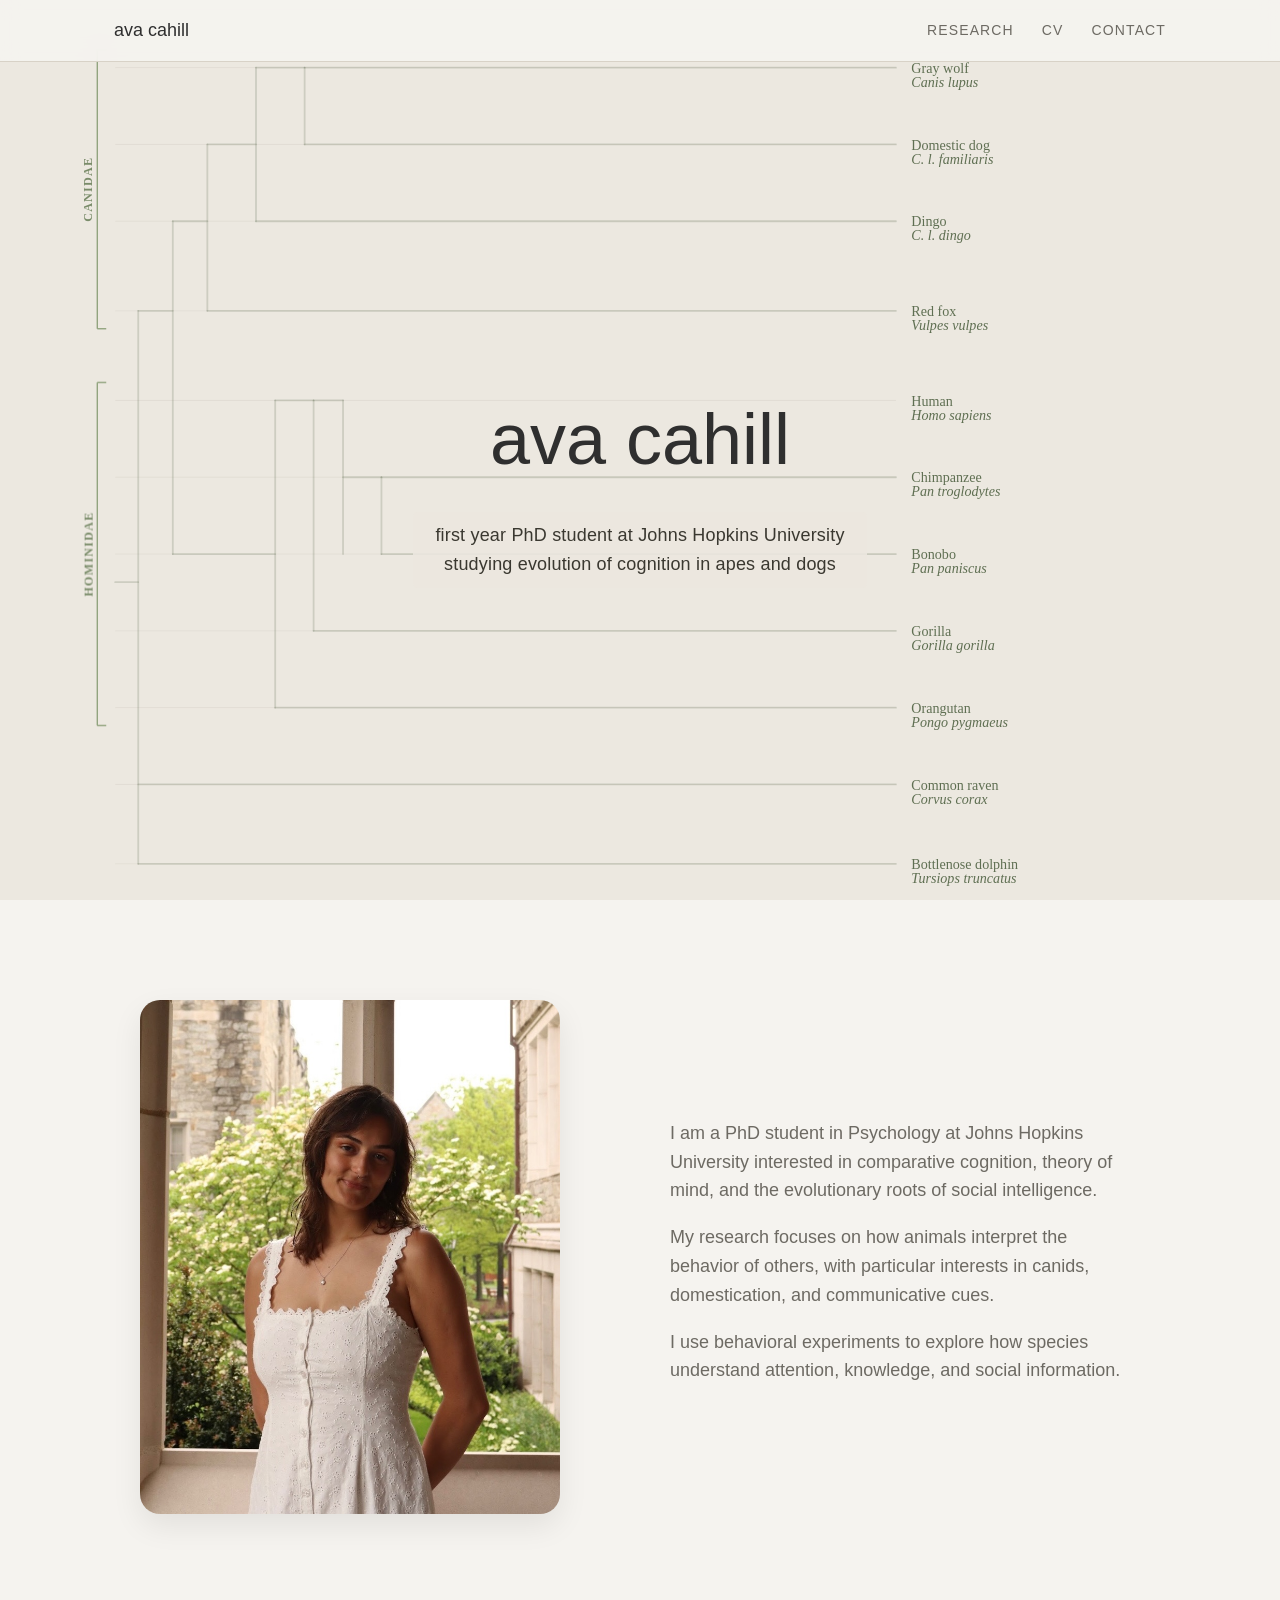
==== index.html @ 806bd838 "Modify polyline points for chimp and bonobo Updated polyline points for chimp and bonobo sections." ====
<!DOCTYPE html>
<html lang="en">
<head>
<meta charset="UTF-8">
<meta name="viewport" content="width=device-width, initial-scale=1.0">
<title>ava cahill</title>
<link rel="icon" type="image/png" href="favicon.png">

<style>
*,
*::before,
*::after{
  box-sizing:border-box;
  margin:0;
  padding:0;
}

html{
  scroll-behavior:smooth;
}

:root{
  --bg:#f5f3ef;
  --bg2:#ece8e0;
  --border:#d8d2c7;
  --text:#2f2f2f;
  --muted:#6d6a63;
  --accent:#5f6f52;
}

body{
  font-family:"Helvetica Neue", Helvetica, Arial, sans-serif;
  font-weight:300;
  background:var(--bg);
  color:var(--text);
  line-height:1.6;
}

/* NAV */
.navbar{
  position:fixed;
  top:0;
  width:100%;
  background:rgba(245,243,239,0.92);
  backdrop-filter:blur(10px);
  border-bottom:1px solid var(--border);
  z-index:1000;
}

.nav-container{
  max-width:1100px;
  margin:auto;
  padding:16px 24px;
  display:flex;
  justify-content:space-between;
  align-items:center;
}

.logo{
  text-decoration:none;
  color:var(--text);
  font-size:18px;
}

nav{
  display:flex;
  gap:28px;
}

nav a{
  text-decoration:none;
  color:var(--muted);
  font-size:14px;
  text-transform:uppercase;
  letter-spacing:.08em;
}

nav a:hover{
  color:var(--accent);
}

/* HERO */
.hero{
  position:relative;
  min-height:100vh;
  display:flex;
  align-items:center;
  justify-content:center;
  text-align:center;
  background:var(--bg2);
  overflow:hidden;
  padding-top:130px;
  padding-bottom:60px;
}

.hero-content{
  position:relative;
  z-index:2;
  max-width:800px;
  padding:0 24px;
}

.hero h1{
  font-size:72px;
  font-weight:500;
  margin-bottom:15px;
}

/* Subtitle: darker text + pill background for legibility */
.subtitle{
  display:inline-block;
  font-size:18px;
  color:#3a3830;
  background:rgba(236,232,224,0.88);
  backdrop-filter:none;
  -webkit-backdrop-filter:none;
  padding:9px 22px;
  border-radius:4px;
  letter-spacing:0.01em;
}

/* PHYLO SVG */
.phylo-bg{
  position:absolute;
  top:-45px;
  left:0;
  width:100%;
  height:calc(100%+45px);
  z-index:1;
  pointer-events:none;
}

/* ABOUT */
.about{
  padding:100px 24px;
}

.about-container{
  max-width:1000px;
  margin:auto;
  display:grid;
  grid-template-columns:1fr 1fr;
  gap:60px;
  align-items:center;
}

.about-text p{
  font-size:18px;
  color:var(--muted);
  margin-bottom:18px;
}

.about-image img{
  width:100%;
  max-width:420px;
  border-radius:20px;
  box-shadow:0 12px 30px rgba(0,0,0,0.08);
}

/* MOBILE */
@media (max-width:820px){
  .hero h1{font-size:46px;}
  .about-container{
    grid-template-columns:1fr;
    text-align:center;
  }
  .about-image img{
    margin:auto;
  }
}
</style>
</head>

<body>

<header class="navbar">
  <div class="nav-container">
    <a href="index.html" class="logo">ava cahill</a>
    <nav>
      <a href="research.html">research</a>
      <a href="cv.html">cv</a>
      <a href="contact.html">contact</a>
    </nav>
  </div>
</header>

<!-- HERO -->
<section class="hero">

  <svg class="phylo-bg" viewBox="0 0 1000 800" preserveAspectRatio="xMidYMid slice" xmlns="http://www.w3.org/2000/svg">
    <defs>

      <!-- Motion paths: each traces the full route from root to tip -->
      <path id="path-wolf"      d="M90,490 L108,490 L108,278 L135,278 L135,208 L162,208 L162,148 L200,148 L200,88 L238,88 L700,88"/>
      <path id="path-dog"       d="M90,490 L108,490 L108,278 L135,278 L135,208 L162,208 L162,148 L200,148 L200,88 L238,88 L238,148 L700,148"/>
      <path id="path-dingo"     d="M90,490 L108,490 L108,278 L135,278 L135,208 L162,208 L162,148 L200,148 L200,208 L700,208"/>
      <path id="path-fox"       d="M90,490 L108,490 L108,278 L135,278 L135,208 L162,208 L162,278 L700,278"/>
      <path id="path-human"     d="M90,490 L108,490 L108,278 L135,278 L135,468 L215,468 L215,348 L245,348 L268,348 L700,348"/>
      <path id="path-chimp"     d="M90,490 L108,490 L108,278 L135,278 L135,468 L215,468 L215,348 L245,348 L268,348 L268,408 L298,408 L700,408"/>
      <path id="path-bonobo"    d="M90,490 L108,490 L108,278 L135,278 L135,468 L215,468 L215,348 L245,348 L268,348 L268,468 L298,468 L700,468"/>
      <path id="path-gorilla"   d="M90,490 L108,490 L108,278 L135,278 L135,468 L215,468 L215,348 L245,348 L245,528 L700,528"/>
      <path id="path-orangutan" d="M90,490 L108,490 L108,278 L135,278 L135,468 L215,468 L215,588 L700,588"/>
      <path id="path-raven"     d="M90,490 L108,490 L108,648 L700,648"/>
      <path id="path-dolphin"   d="M90,490 L108,490 L108,710 L700,710"/>

      <style>
        .br{fill:none;stroke:#5f6f52;stroke-linecap:round;stroke-linejoin:round;}

        /* Branch draw-on */
        .bd{stroke-dasharray:1200;stroke-dashoffset:1200;}
        .bd1 {animation:draw .7s  ease-out 0.1s  forwards;}
        .bd2 {animation:draw .55s ease-out 0.7s  forwards;}
        .bd3 {animation:draw .5s  ease-out 0.95s forwards;}
        .bd4 {animation:draw .42s ease-out 1.12s forwards;}
        .bd5 {animation:draw .42s ease-out 1.25s forwards;}
        .bd6 {animation:draw .38s ease-out 1.40s forwards;}
        .bd7 {animation:draw .38s ease-out 1.52s forwards;}
        .bd8 {animation:draw .36s ease-out 1.65s forwards;}
        .bd9 {animation:draw .36s ease-out 1.76s forwards;}
        .bd10{animation:draw .34s ease-out 1.87s forwards;}
        .bd11{animation:draw .34s ease-out 1.98s forwards;}
        .bd12{animation:draw .32s ease-out 2.08s forwards;}
        .bd13{animation:draw .32s ease-out 2.18s forwards;}
        .bd14{animation:draw .32s ease-out 2.28s forwards;}
        .bd15{animation:draw .32s ease-out 2.38s forwards;}
        .bd16{animation:draw .32s ease-out 2.48s forwards;}
        .bd17{animation:draw .32s ease-out 2.58s forwards;}
        @keyframes draw{to{stroke-dashoffset:0;}}

        /* Labels */
        .lbl{font-family:Georgia,serif;font-size:11px;fill:#5f6f52;opacity:0;}
        .lbi{font-style:italic;}
        .lb1 {animation:fi .5s ease-out 2.75s forwards;}
        .lb2 {animation:fi .5s ease-out 2.85s forwards;}
        .lb3 {animation:fi .5s ease-out 2.95s forwards;}
        .lb4 {animation:fi .5s ease-out 3.05s forwards;}
        .lb5 {animation:fi .5s ease-out 3.15s forwards;}
        .lb6 {animation:fi .5s ease-out 3.25s forwards;}
        .lb7 {animation:fi .5s ease-out 3.35s forwards;}
        .lb8 {animation:fi .5s ease-out 3.45s forwards;}
        .lb9 {animation:fi .5s ease-out 3.55s forwards;}
        .lb10{animation:fi .5s ease-out 3.65s forwards;}
        .lb11{animation:fi .5s ease-out 3.75s forwards;}
        @keyframes fi{to{opacity:1;}}

        .cladelbl{font-family:Georgia,serif;font-size:9.5px;font-weight:700;letter-spacing:.1em;opacity:0;animation:fi .6s ease-out 3.9s forwards;}
        .tscale{opacity:0;animation:fi .8s ease-out 4.1s forwards;}
        .tslbl{font-family:Georgia,serif;font-size:9px;fill:#a09880;}
      </style>
    </defs>

    <!-- Faint guide lines -->
    <line x1="90" y1="88"  x2="700" y2="88"  stroke="#ddd8ce" stroke-width=".5"/>
    <line x1="90" y1="148" x2="700" y2="148" stroke="#ddd8ce" stroke-width=".5"/>
    <line x1="90" y1="208" x2="700" y2="208" stroke="#ddd8ce" stroke-width=".5"/>
    <line x1="90" y1="278" x2="700" y2="278" stroke="#ddd8ce" stroke-width=".5"/>
    <line x1="90" y1="348" x2="700" y2="348" stroke="#ddd8ce" stroke-width=".5"/>
    <line x1="90" y1="408" x2="700" y2="408" stroke="#ddd8ce" stroke-width=".5"/>
    <line x1="90" y1="468" x2="700" y2="468" stroke="#ddd8ce" stroke-width=".5"/>
    <line x1="90" y1="528" x2="700" y2="528" stroke="#ddd8ce" stroke-width=".5"/>
    <line x1="90" y1="588" x2="700" y2="588" stroke="#ddd8ce" stroke-width=".5"/>
    <line x1="90" y1="648" x2="700" y2="648" stroke="#ddd8ce" stroke-width=".5"/>
    <line x1="90" y1="710" x2="700" y2="710" stroke="#ddd8ce" stroke-width=".5"/>

    <!-- BRANCHES -->
    <!-- root stem -->
    <polyline class="br bd bd1"  opacity=".22" stroke-width="1.4" points="90,490 108,490"/>
    <!-- root vertical -->
    <polyline class="br bd bd2"  opacity=".22" stroke-width="1.4" points="108,278 108,710"/>
    <!-- to carnivora -->
    <polyline class="br bd bd2"  opacity=".22" stroke-width="1.4" points="108,278 135,278"/>
    <!-- carnivora vertical -->
    <polyline class="br bd bd3"  opacity=".22" stroke-width="1.4" points="135,208 135,468"/>
    <!-- canid stem -->
    <polyline class="br bd bd3"  opacity=".22" stroke-width="1.4" points="135,208 162,208"/>
    <!-- canid vertical -->
    <polyline class="br bd bd4"  opacity=".22" stroke-width="1.4" points="162,148 162,278"/>
    <!-- fox tip -->
    <polyline class="br bd bd5"  opacity=".22" stroke-width="1.4" points="162,278 700,278"/>
    <!-- wolf/dog/dingo stem -->
    <polyline class="br bd bd4"  opacity=".22" stroke-width="1.4" points="162,148 200,148"/>
    <!-- wolf/dog/dingo vertical -->
    <polyline class="br bd bd5"  opacity=".22" stroke-width="1.4" points="200,88 200,208"/>
    <!-- dingo tip -->
    <polyline class="br bd bd6"  opacity=".22" stroke-width="1.4" points="200,208 700,208"/>
    <!-- wolf+dog stem -->
    <polyline class="br bd bd5"  opacity=".22" stroke-width="1.4" points="200,88 238,88"/>
    <!-- wolf+dog vertical -->
    <polyline class="br bd bd6"  opacity=".22" stroke-width="1.4" points="238,88 238,148"/>
    <!-- wolf tip -->
    <polyline class="br bd bd7"  opacity=".22" stroke-width="1.4" points="238,88  700,88"/>
    <!-- dog tip -->
    <polyline class="br bd bd7"  opacity=".22" stroke-width="1.4" points="238,148 700,148"/>
    <!-- primate stem -->
    <polyline class="br bd bd8"  opacity=".22" stroke-width="1.4" points="135,468 215,468"/>
    <!-- great ape vertical -->
    <polyline class="br bd bd9"  opacity=".22" stroke-width="1.4" points="215,348 215,588"/>
    <!-- orangutan tip -->
    <polyline class="br bd bd10" opacity=".22" stroke-width="1.4" points="215,588 700,588"/>
    <!-- african ape stem -->
    <polyline class="br bd bd9"  opacity=".22" stroke-width="1.4" points="215,348 245,348"/>
    <!-- african ape vertical -->
    <polyline class="br bd bd10" opacity=".22" stroke-width="1.4" points="245,348 245,528"/>
    <!-- gorilla tip -->
    <polyline class="br bd bd11" opacity=".22" stroke-width="1.4" points="245,528 700,528"/>
    <!-- human+chimp+bonobo stem -->
    <polyline class="br bd bd10" opacity=".22" stroke-width="1.4" points="245,348 268,348"/>
    <!-- h/c/b vertical -->
    <polyline class="br bd bd11" opacity=".22" stroke-width="1.4" points="268,348 268,468"/>
    <!-- human tip -->
    <!-- chimp+bonobo stem -->
    <polyline class="br bd bd11" opacity=".22" stroke-width="1.4" points="268,408 298,408"/>
    <!-- chimp+bonobo vertical -->
    <polyline class="br bd bd12" opacity=".22" stroke-width="1.4" points="298,408 298,468"/>
    <!-- chimp tip -->
    <polyline class="br bd bd13" opacity=".22" stroke-width="1.4" points="298,408 700,408"/>
    <!-- bonobo tip -->
    <polyline class="br bd bd13" opacity=".22" stroke-width="1.4" points="298,468 700,468"/>
    <!-- raven -->
    <polyline class="br bd bd14" opacity=".22" stroke-width="1.4" points="108,648 700,648"/>
    <!-- dolphin -->
    <polyline class="br bd bd15" opacity=".22" stroke-width="1.4" points="108,710 700,710"/>

    <!-- LABELS -->
    <text x="712" y="92"  class="lbl lb1">Gray wolf</text>
    <text x="712" y="103" class="lbl lbi lb1">Canis lupus</text>
    <text x="712" y="152" class="lbl lb2">Domestic dog</text>
    <text x="712" y="163" class="lbl lbi lb2">C. l. familiaris</text>
    <text x="712" y="212" class="lbl lb3">Dingo</text>
    <text x="712" y="223" class="lbl lbi lb3">C. l. dingo</text>
    <text x="712" y="282" class="lbl lb4">Red fox</text>
    <text x="712" y="293" class="lbl lbi lb4">Vulpes vulpes</text>
    <text x="712" y="352" class="lbl lb5">Human</text>
    <text x="712" y="363" class="lbl lbi lb5">Homo sapiens</text>
    <text x="712" y="412" class="lbl lb6">Chimpanzee</text>
    <text x="712" y="423" class="lbl lbi lb6">Pan troglodytes</text>
    <text x="712" y="472" class="lbl lb7">Bonobo</text>
    <text x="712" y="483" class="lbl lbi lb7">Pan paniscus</text>
    <text x="712" y="532" class="lbl lb8">Gorilla</text>
    <text x="712" y="543" class="lbl lbi lb8">Gorilla gorilla</text>
    <text x="712" y="592" class="lbl lb9">Orangutan</text>
    <text x="712" y="603" class="lbl lbi lb9">Pongo pygmaeus</text>
    <text x="712" y="652" class="lbl lb10">Common raven</text>
    <text x="712" y="663" class="lbl lbi lb10">Corvus corax</text>
    <text x="712" y="714" class="lbl lb11">Bottlenose dolphin</text>
    <text x="712" y="725" class="lbl lbi lb11">Tursiops truncatus</text>

    <!-- Clade brackets -->
    <g class="cladelbl" fill="#7a8c6a">
      <line x1="76" y1="74"  x2="76" y2="292" stroke="#8a9e76" stroke-width="1" opacity="1"/>
      <line x1="76" y1="74"  x2="83" y2="74"  stroke="#8a9e76" stroke-width="1" opacity="1"/>
      <line x1="76" y1="292" x2="83" y2="292" stroke="#8a9e76" stroke-width="1" opacity="1"/>
      <text x="72" y="183" text-anchor="middle" transform="rotate(-90,72,183)">CANIDAE</text>
      <line x1="76" y1="334" x2="76" y2="602" stroke="#8a9e76" stroke-width="1" opacity="1"/>
      <line x1="76" y1="334" x2="83" y2="334" stroke="#8a9e76" stroke-width="1" opacity="1"/>
      <line x1="76" y1="602" x2="83" y2="602" stroke="#8a9e76" stroke-width="1" opacity="1"/>
      <text x="72" y="468" text-anchor="middle" transform="rotate(-90,72,468)">HOMINIDAE</text>
    </g>

    <!-- Timescale -->
    <g class="tscale">
      <line x1="90" y1="748" x2="700" y2="748" stroke="#c0b8a8" stroke-width=".6"/>
      <line x1="90"  y1="744" x2="90"  y2="752" stroke="#c0b8a8" stroke-width=".6"/>
      <line x1="243" y1="744" x2="243" y2="752" stroke="#c0b8a8" stroke-width=".6"/>
      <line x1="396" y1="744" x2="396" y2="752" stroke="#c0b8a8" stroke-width=".6"/>
      <line x1="549" y1="744" x2="549" y2="752" stroke="#c0b8a8" stroke-width=".6"/>
      <line x1="700" y1="744" x2="700" y2="752" stroke="#c0b8a8" stroke-width=".6"/>
      <text x="90"  y="762" text-anchor="middle" class="tslbl">~95 Ma</text>
      <text x="243" y="762" text-anchor="middle" class="tslbl">~65 Ma</text>
      <text x="396" y="762" text-anchor="middle" class="tslbl">~35 Ma</text>
      <text x="549" y="762" text-anchor="middle" class="tslbl">~10 Ma</text>
      <text x="700" y="762" text-anchor="middle" class="tslbl">present</text>
    </g>

    <!-- ── TRAVELING NODES ──
         Each circle follows its species' full path from root to tip.
         Staggered begin times + looping so they never all sync up.
    -->

    <!-- Wolf -->
    <circle r="3.5" fill="#5f6f52" opacity="0">
      <animate attributeName="opacity" values="0;0;0.5;0.5;0" keyTimes="0;0.08;0.18;0.88;1" dur="6.5s" begin="2.8s" repeatCount="indefinite"/>
      <animateMotion dur="6.5s" begin="2.8s" repeatCount="indefinite"><mpath href="#path-wolf"/></animateMotion>
    </circle>

    <!-- Dog -->
    <circle r="3.5" fill="#5f6f52" opacity="0">
      <animate attributeName="opacity" values="0;0;0.5;0.5;0" keyTimes="0;0.08;0.18;0.88;1" dur="6.8s" begin="3.4s" repeatCount="indefinite"/>
      <animateMotion dur="6.8s" begin="3.4s" repeatCount="indefinite"><mpath href="#path-dog"/></animateMotion>
    </circle>

    <!-- Dingo -->
    <circle r="3.5" fill="#5f6f52" opacity="0">
      <animate attributeName="opacity" values="0;0;0.5;0.5;0" keyTimes="0;0.08;0.18;0.88;1" dur="6.2s" begin="4.1s" repeatCount="indefinite"/>
      <animateMotion dur="6.2s" begin="4.1s" repeatCount="indefinite"><mpath href="#path-dingo"/></animateMotion>
    </circle>

    <!-- Fox -->
    <circle r="3.5" fill="#5f6f52" opacity="0">
      <animate attributeName="opacity" values="0;0;0.5;0.5;0" keyTimes="0;0.08;0.18;0.88;1" dur="5.8s" begin="5.0s" repeatCount="indefinite"/>
      <animateMotion dur="5.8s" begin="5.0s" repeatCount="indefinite"><mpath href="#path-fox"/></animateMotion>
    </circle>

    <!-- Human -->
    <circle r="3.5" fill="#5f6f52" opacity="0">
      <animate attributeName="opacity" values="0;0;0.5;0.5;0" keyTimes="0;0.08;0.18;0.88;1" dur="7.2s" begin="3.1s" repeatCount="indefinite"/>
      <animateMotion dur="7.2s" begin="3.1s" repeatCount="indefinite"><mpath href="#path-human"/></animateMotion>
    </circle>

    <!-- Chimp -->
    <circle r="3.5" fill="#5f6f52" opacity="0">
      <animate attributeName="opacity" values="0;0;0.5;0.5;0" keyTimes="0;0.08;0.18;0.88;1" dur="7.5s" begin="3.9s" repeatCount="indefinite"/>
      <animateMotion dur="7.5s" begin="3.9s" repeatCount="indefinite"><mpath href="#path-chimp"/></animateMotion>
    </circle>

    <!-- Bonobo -->
    <circle r="3.5" fill="#5f6f52" opacity="0">
      <animate attributeName="opacity" values="0;0;0.5;0.5;0" keyTimes="0;0.08;0.18;0.88;1" dur="7.8s" begin="5.3s" repeatCount="indefinite"/>
      <animateMotion dur="7.8s" begin="5.3s" repeatCount="indefinite"><mpath href="#path-bonobo"/></animateMotion>
    </circle>

    <!-- Gorilla -->
    <circle r="3.5" fill="#5f6f52" opacity="0">
      <animate attributeName="opacity" values="0;0;0.5;0.5;0" keyTimes="0;0.08;0.18;0.88;1" dur="7.0s" begin="6.2s" repeatCount="indefinite"/>
      <animateMotion dur="7.0s" begin="6.2s" repeatCount="indefinite"><mpath href="#path-gorilla"/></animateMotion>
    </circle>

    <!-- Orangutan -->
    <circle r="3.5" fill="#5f6f52" opacity="0">
      <animate attributeName="opacity" values="0;0;0.5;0.5;0" keyTimes="0;0.08;0.18;0.88;1" dur="8.2s" begin="4.7s" repeatCount="indefinite"/>
      <animateMotion dur="8.2s" begin="4.7s" repeatCount="indefinite"><mpath href="#path-orangutan"/></animateMotion>
    </circle>

    <!-- Raven -->
    <circle r="3.5" fill="#5f6f52" opacity="0">
      <animate attributeName="opacity" values="0;0;0.5;0.5;0" keyTimes="0;0.08;0.18;0.88;1" dur="5.5s" begin="6.8s" repeatCount="indefinite"/>
      <animateMotion dur="5.5s" begin="6.8s" repeatCount="indefinite"><mpath href="#path-raven"/></animateMotion>
    </circle>

    <!-- Dolphin -->
    <circle r="3.5" fill="#5f6f52" opacity="0">
      <animate attributeName="opacity" values="0;0;0.5;0.5;0" keyTimes="0;0.08;0.18;0.88;1" dur="5.5s" begin="7.5s" repeatCount="indefinite"/>
      <animateMotion dur="5.5s" begin="7.5s" repeatCount="indefinite"><mpath href="#path-dolphin"/></animateMotion>
    </circle>

  </svg>

  <div class="hero-content">
    <h1>ava cahill</h1>
    <p class="subtitle">
      first year PhD student at Johns Hopkins University <br> studying evolution of cognition in apes and dogs
    </p>
  </div>

</section>

<!-- ABOUT -->
<section class="about">
  <div class="about-container">

    <div class="about-image">
      <img src="Senior Photo.jpeg" alt="Ava Cahill">
    </div>

    <div class="about-text">
      <p>
        I am a PhD student in Psychology at Johns Hopkins University interested in
        comparative cognition, theory of mind, and the evolutionary roots of social intelligence.
      </p>

      <p>
        My research focuses on how animals interpret the behavior of others,
        with particular interests in canids, domestication, and communicative cues.
      </p>

      <p>
        I use behavioral experiments to explore how species understand attention,
        knowledge, and social information.
      </p>
    </div>

  </div>
</section>

</body>
</html>
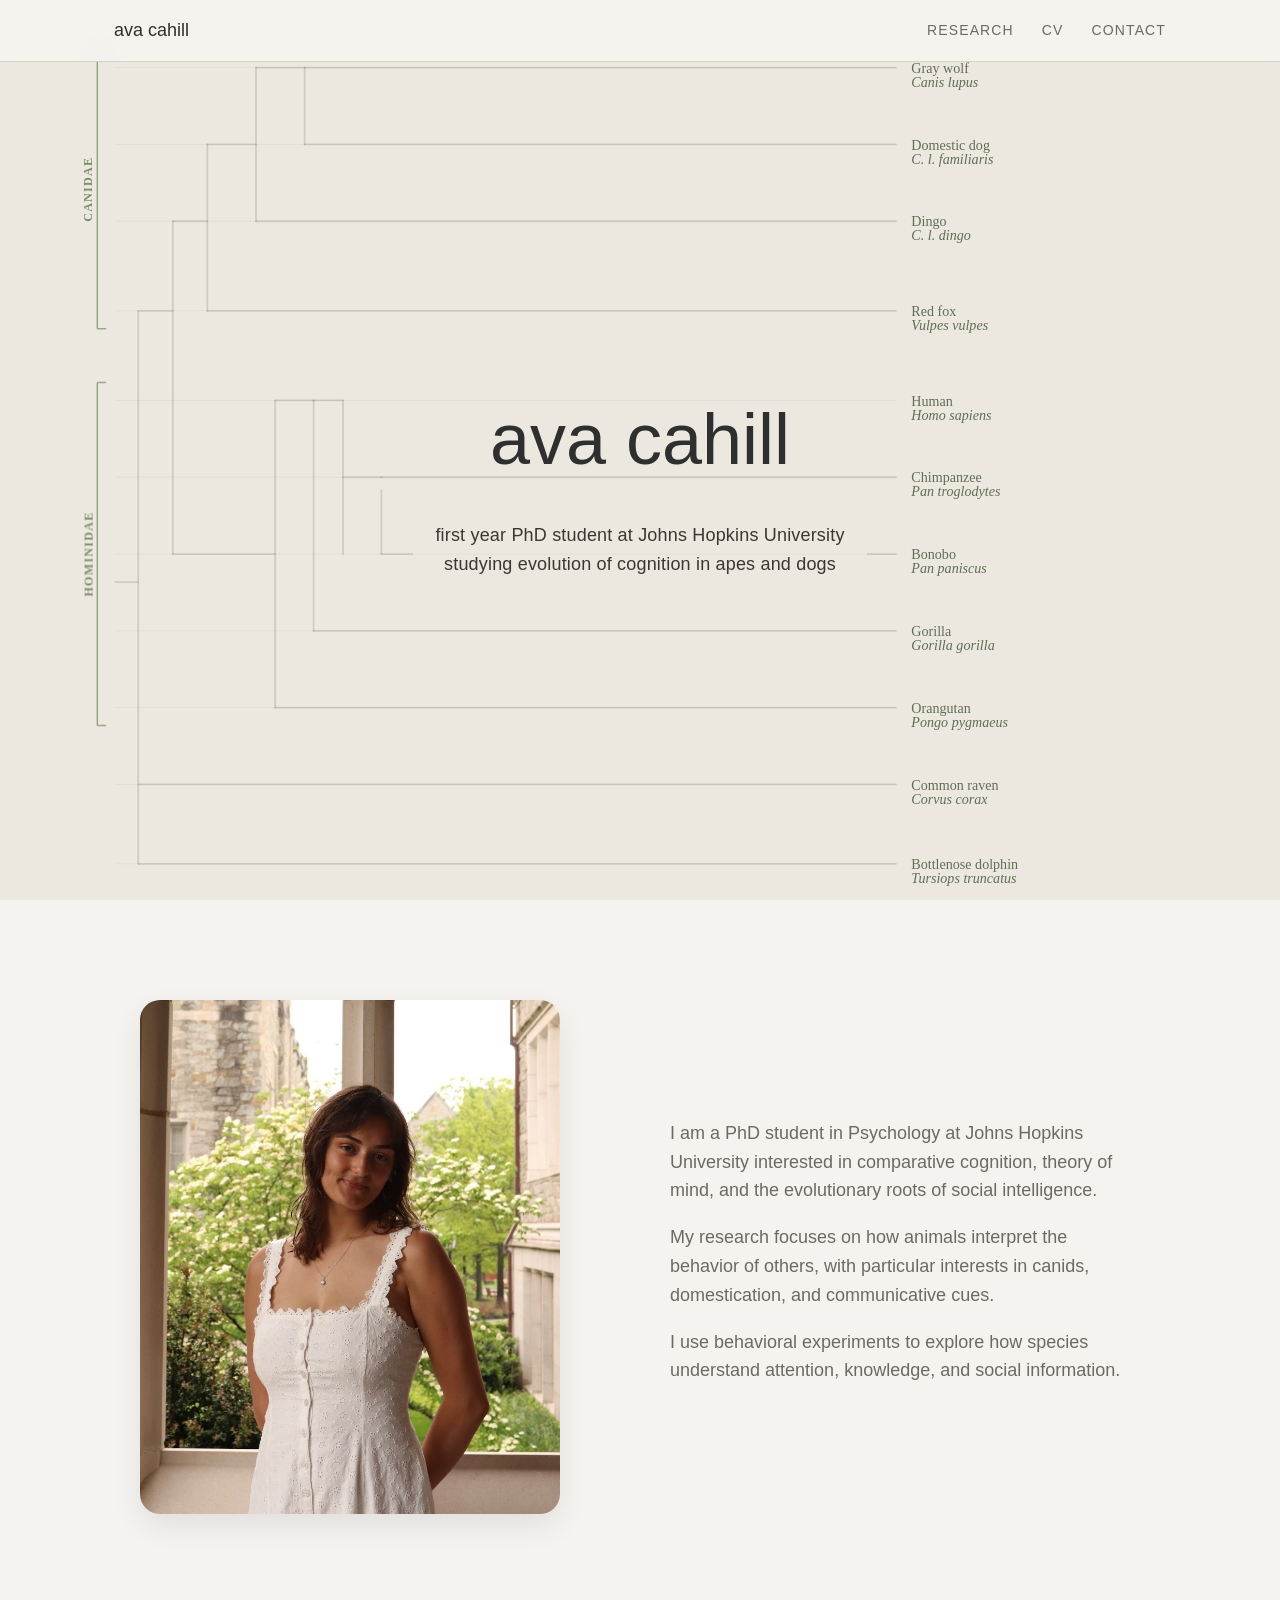
==== commit 141c180f: "Adjust polyline points for chimp+bonobo vertical" ====
--- a/index.html
+++ b/index.html
@@ -311,7 +311,7 @@
     <!-- chimp+bonobo stem -->
     <polyline class="br bd bd11" opacity=".22" stroke-width="1.4" points="268,408 298,408"/>
     <!-- chimp+bonobo vertical -->
-    <polyline class="br bd bd12" opacity=".22" stroke-width="1.4" points="298,408 298,468"/>
+    <polyline class="br bd bd12" opacity=".22" stroke-width="1.4" points="298,418 298,468"/>
     <!-- chimp tip -->
     <polyline class="br bd bd13" opacity=".22" stroke-width="1.4" points="298,408 700,408"/>
     <!-- bonobo tip -->
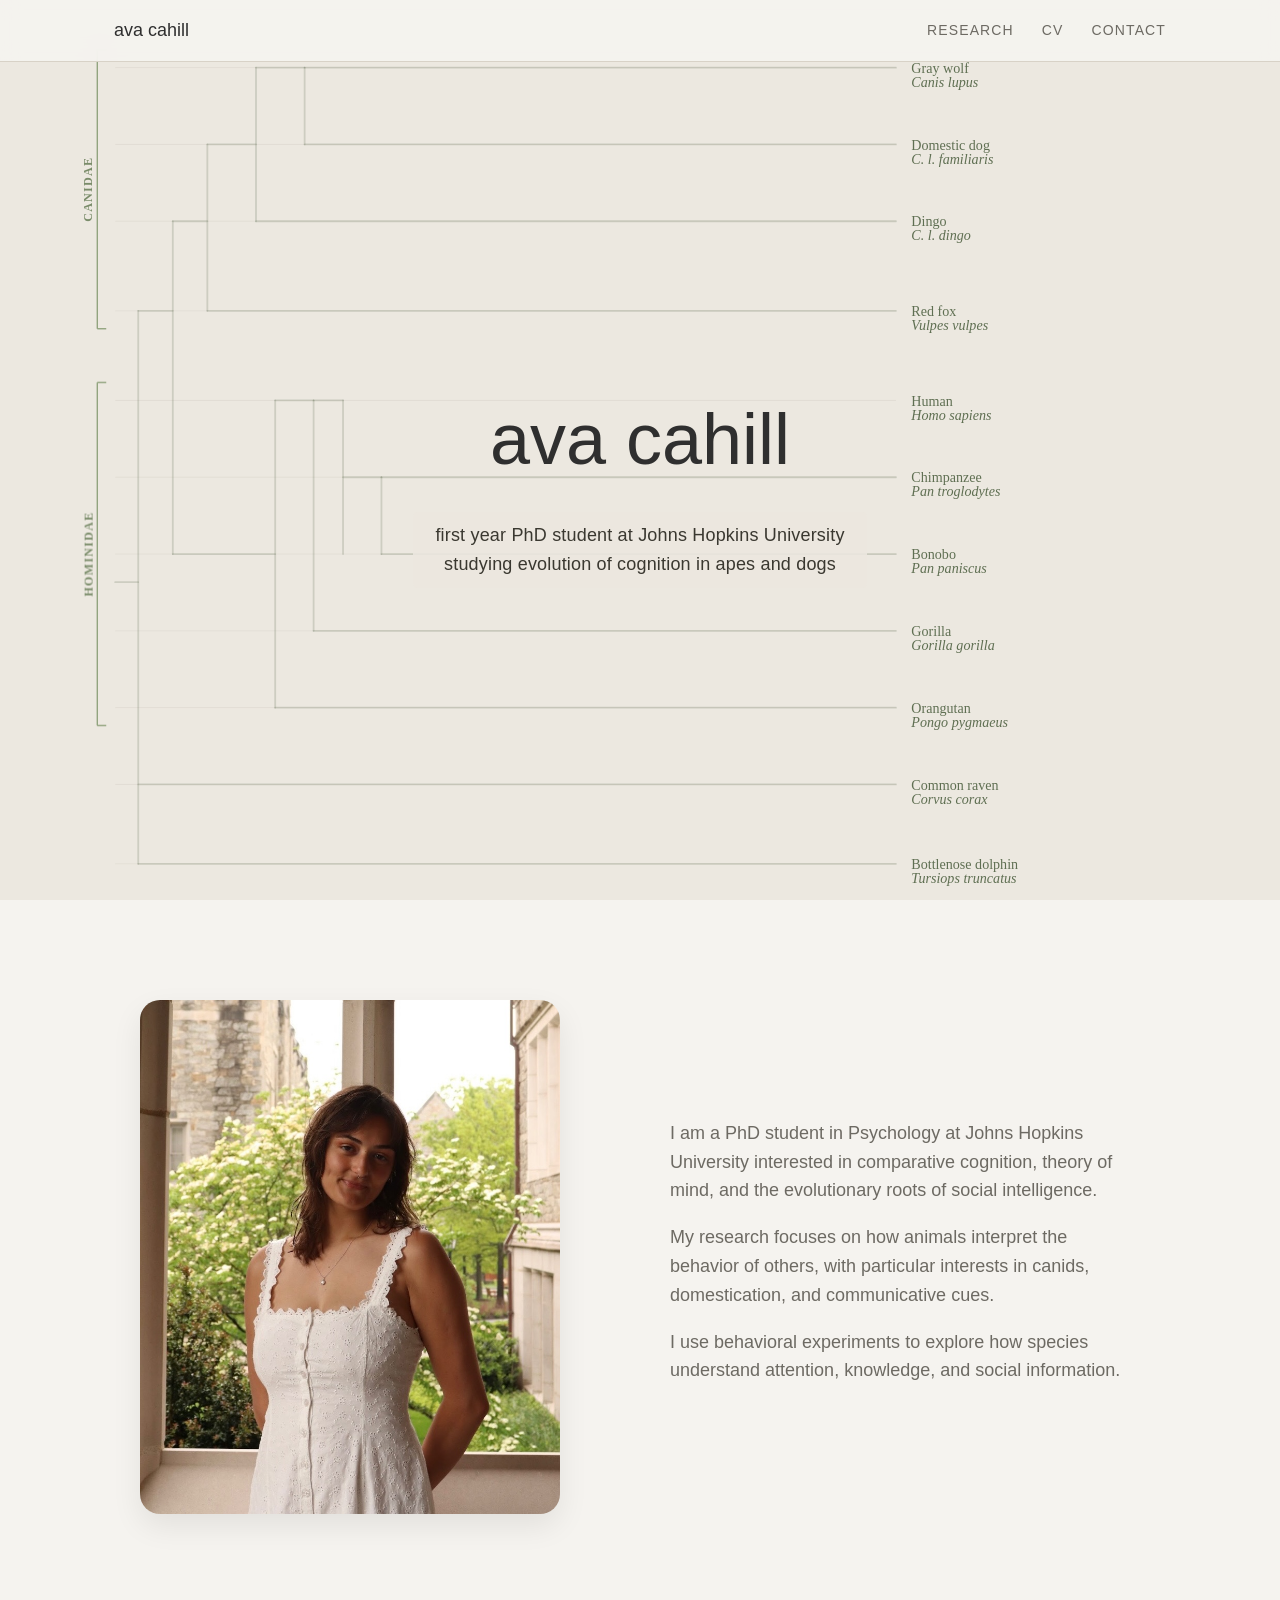
==== commit 3293e44b: "Fix polyline points for chimp+bonobo vertical" ====
--- a/index.html
+++ b/index.html
@@ -311,7 +311,7 @@
     <!-- chimp+bonobo stem -->
     <polyline class="br bd bd11" opacity=".22" stroke-width="1.4" points="268,408 298,408"/>
     <!-- chimp+bonobo vertical -->
-    <polyline class="br bd bd12" opacity=".22" stroke-width="1.4" points="298,418 298,468"/>
+    <polyline class="br bd bd12" opacity=".22" stroke-width="1.4" points="298,408 298,468"/>
     <!-- chimp tip -->
     <polyline class="br bd bd13" opacity=".22" stroke-width="1.4" points="298,408 700,408"/>
     <!-- bonobo tip -->
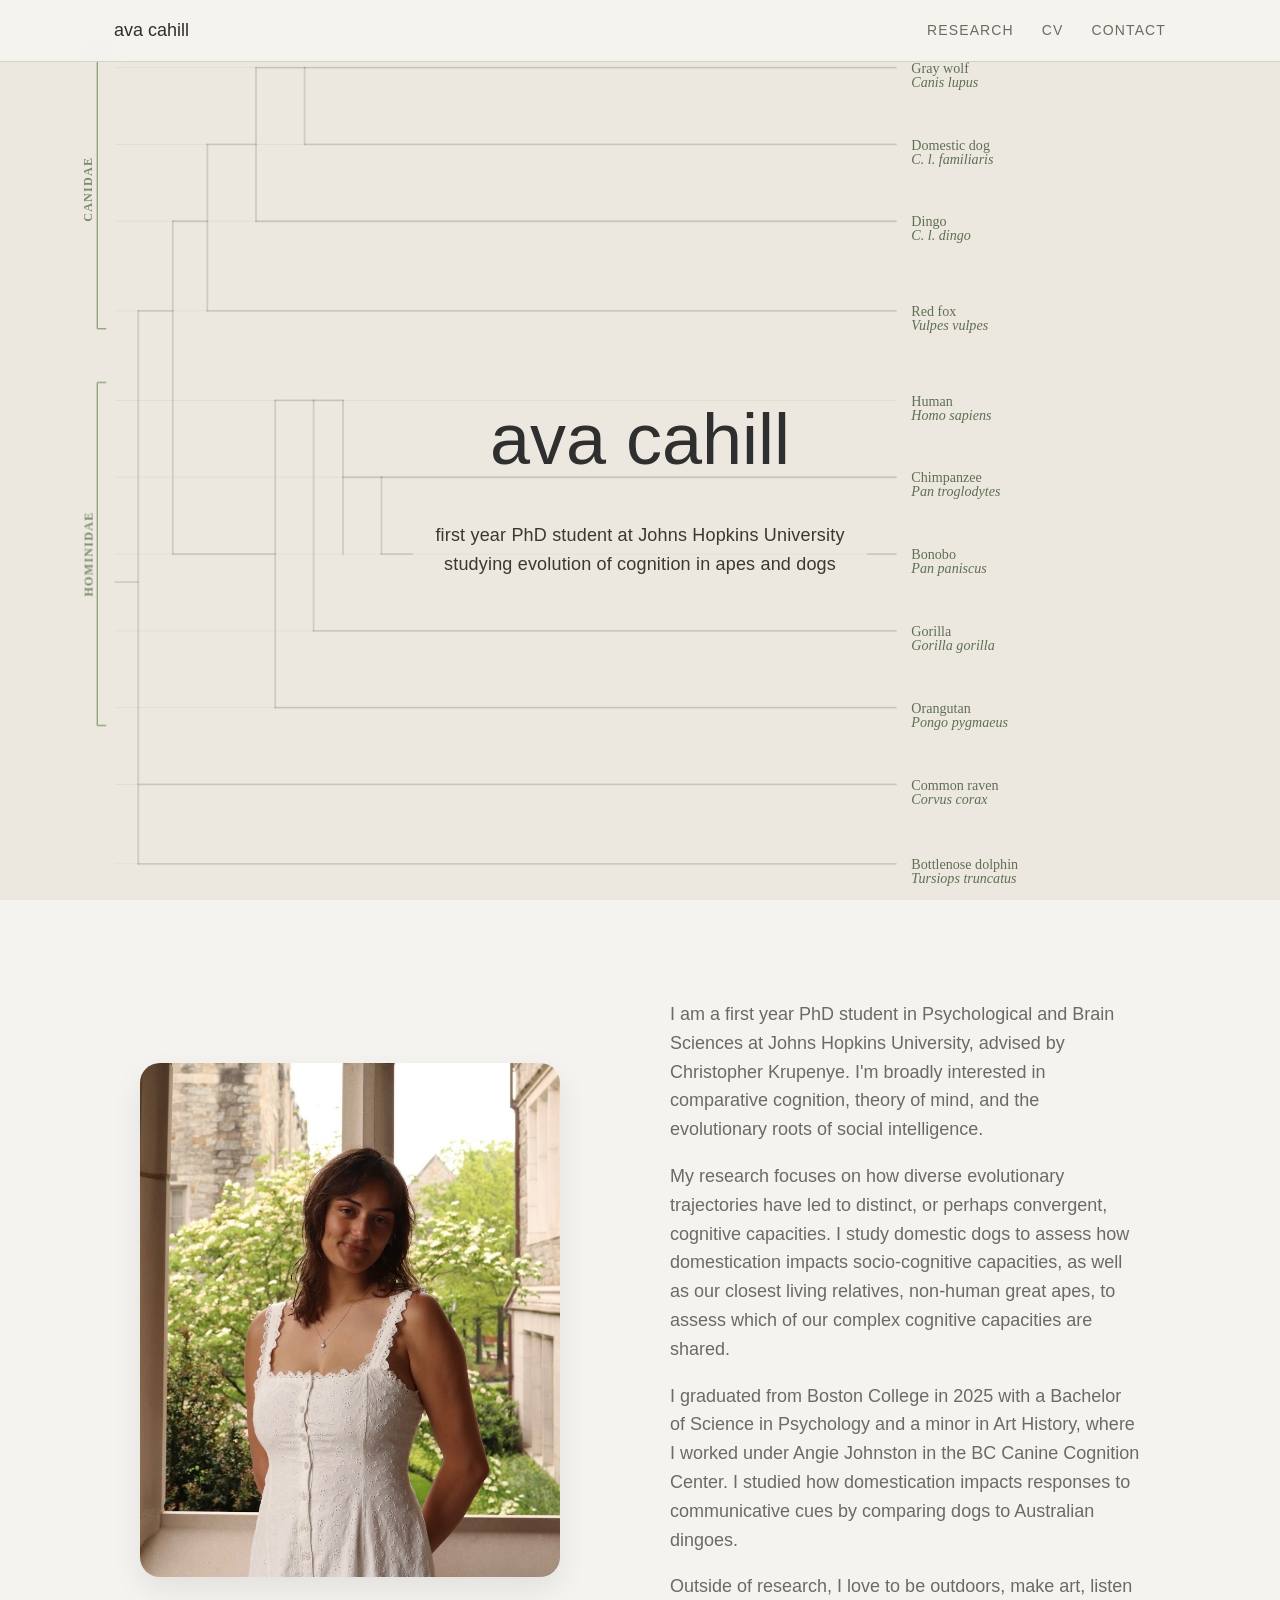
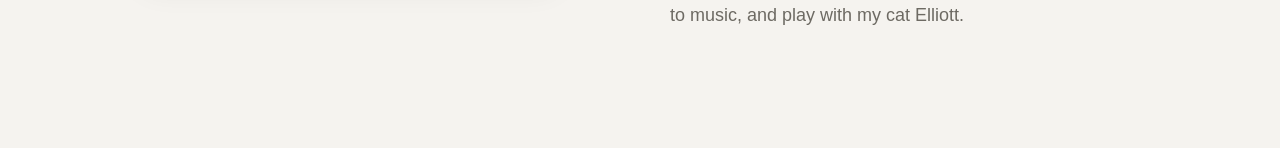
==== commit 45183ec9: "Revise about section with updated details Updated personal information and research focus in the abo" ====
--- a/index.html
+++ b/index.html
@@ -464,19 +464,27 @@
 
     <div class="about-text">
       <p>
-        I am a PhD student in Psychology at Johns Hopkins University interested in
-        comparative cognition, theory of mind, and the evolutionary roots of social intelligence.
+        I am a first year PhD student in Psychological and Brain Sciences at Johns Hopkins University, advised
+        by Christopher Krupenye. I'm broadly interested in comparative cognition, theory of mind, and the evolutionary roots of social intelligence.
       </p>
 
       <p>
-        My research focuses on how animals interpret the behavior of others,
-        with particular interests in canids, domestication, and communicative cues.
+        My research focuses on how diverse evolutionary trajectories have led to distinct, or perhaps convergent, 
+        cognitive capacities. I study domestic dogs to assess how domestication impacts socio-cognitive capacities,
+        as well as our closest living relatives, non-human great apes, to assess which of our complex cognitive 
+        capacities are shared. 
       </p>
-
+      
       <p>
-        I use behavioral experiments to explore how species understand attention,
-        knowledge, and social information.
+       I graduated from Boston College in 2025 with a Bachelor of Science in Psychology and a minor
+        in Art History, where I worked under Angie Johnston in the BC Canine Cognition Center.
+        I studied how domestication impacts responses to communicative cues by comparing dogs to Australian dingoes. 
       </p>
+      
+     <p>
+      Outside of research, I love to be outdoors, make art, listen to music, and play with my cat Elliott. 
+      </p>
+      
     </div>
 
   </div>
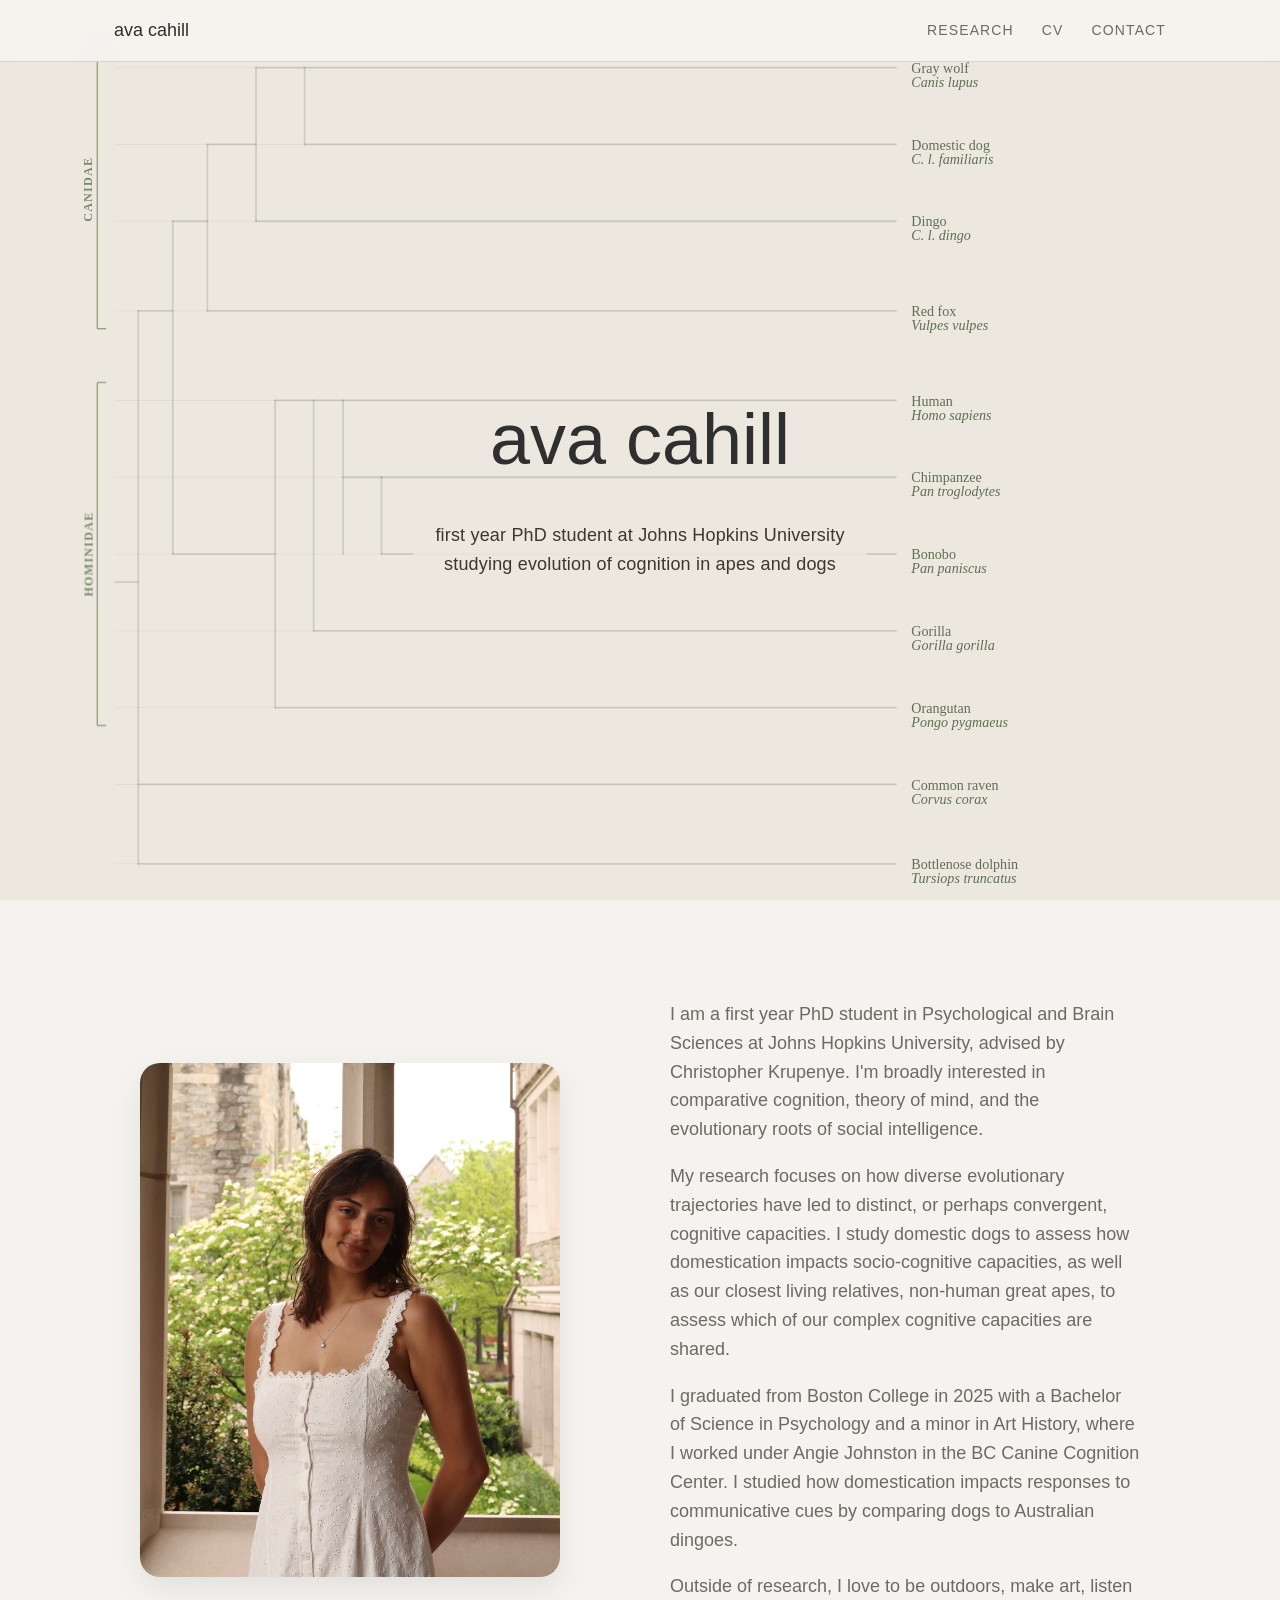
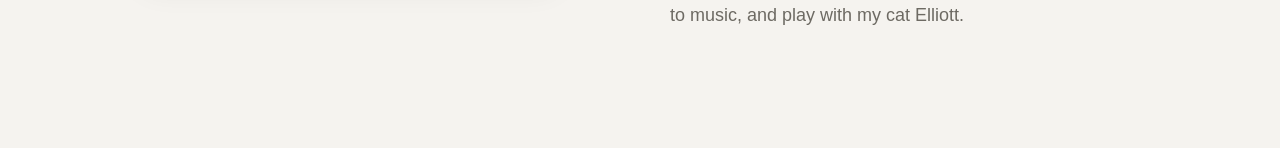
==== commit c0c637d2: "Adjust SVG viewBox height in index.html" ====
--- a/index.html
+++ b/index.html
@@ -187,7 +187,7 @@
 <!-- HERO -->
 <section class="hero">
 
-  <svg class="phylo-bg" viewBox="0 0 1000 800" preserveAspectRatio="xMidYMid slice" xmlns="http://www.w3.org/2000/svg">
+  <svg class="phylo-bg" viewBox="0 0 1000 900" preserveAspectRatio="xMidYMid slice" xmlns="http://www.w3.org/2000/svg">
     <defs>
 
       <!-- Motion paths: each traces the full route from root to tip -->
@@ -308,6 +308,7 @@
     <!-- h/c/b vertical -->
     <polyline class="br bd bd11" opacity=".22" stroke-width="1.4" points="268,348 268,468"/>
     <!-- human tip -->
+    <polyline class="br bd bd12" opacity=".22" stroke-width="1.4" points="268,348 700,348"/>
     <!-- chimp+bonobo stem -->
     <polyline class="br bd bd11" opacity=".22" stroke-width="1.4" points="268,408 298,408"/>
     <!-- chimp+bonobo vertical -->
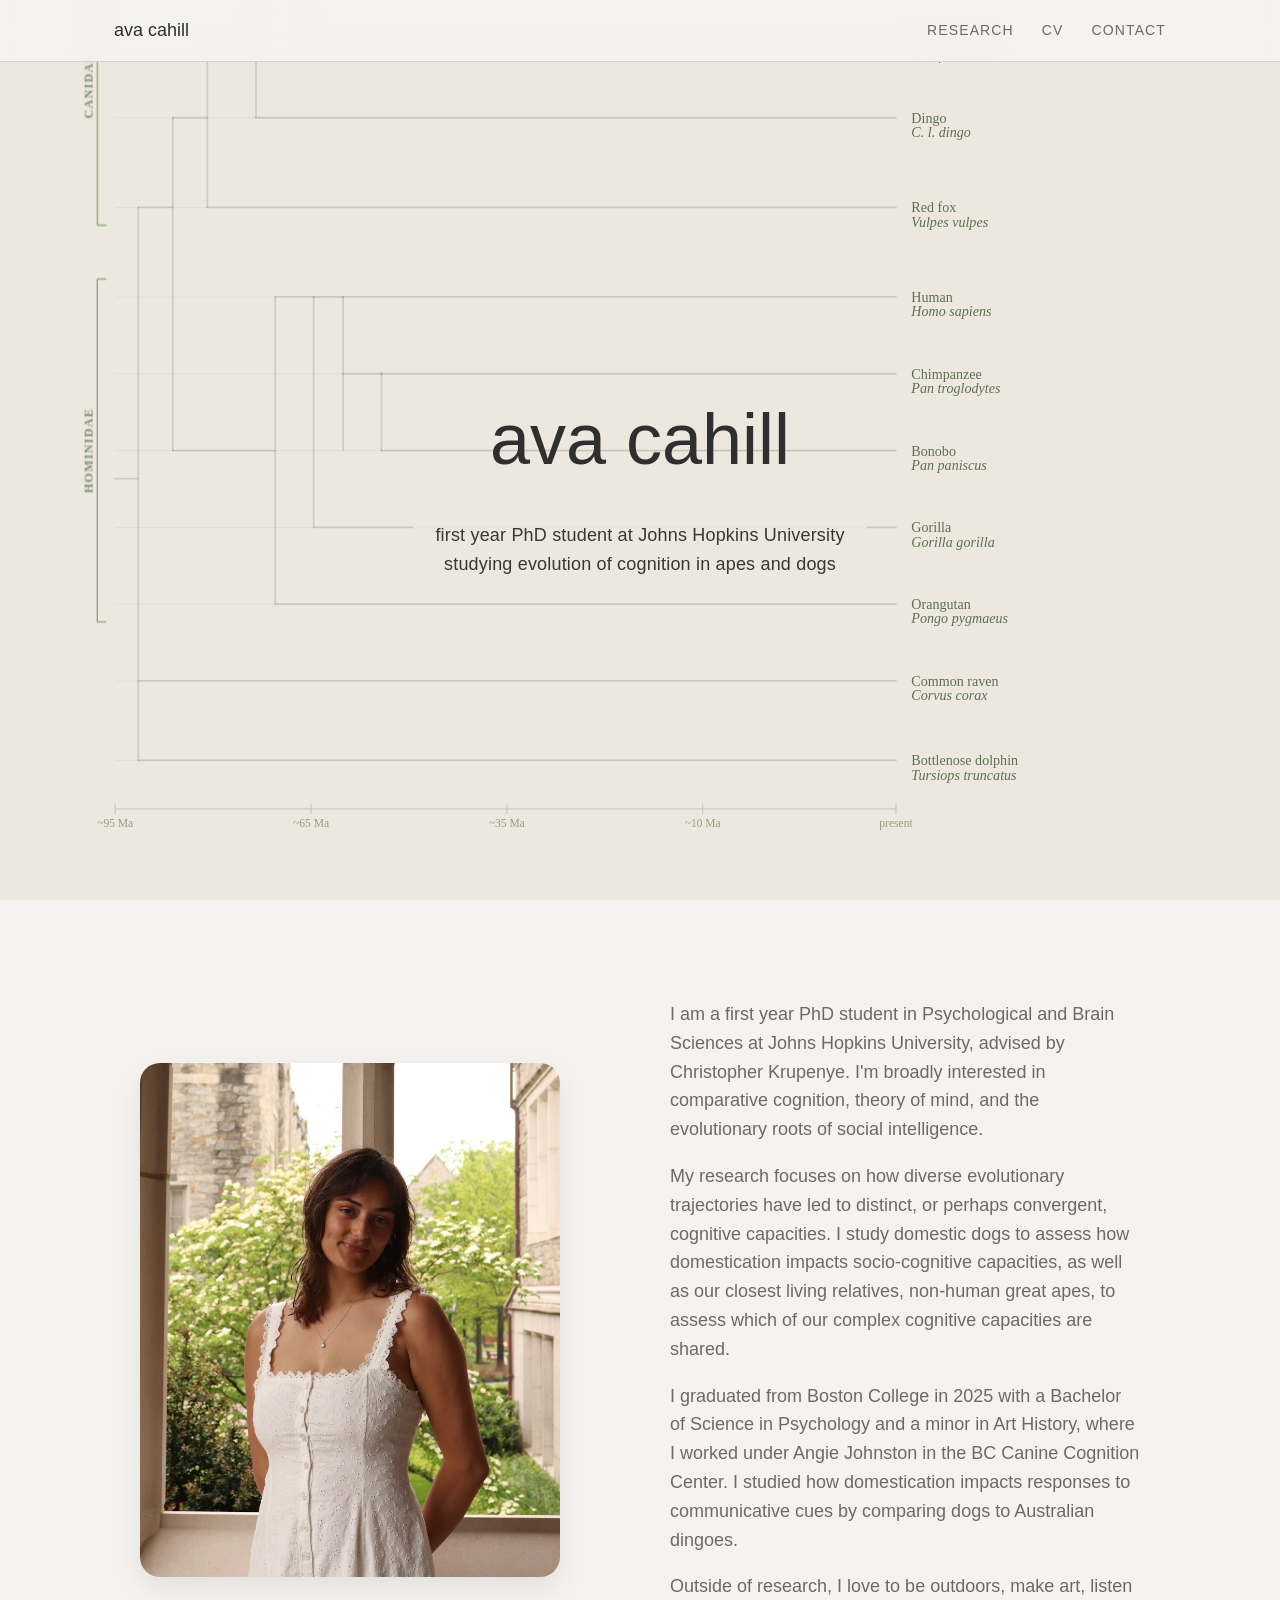
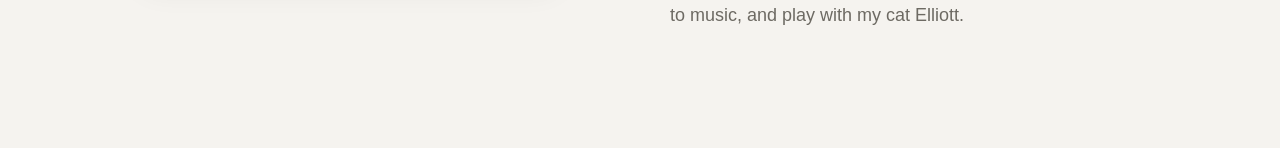
==== commit fbf37ab3: "Fix spacing in height calculation for index.html" ====
--- a/index.html
+++ b/index.html
@@ -125,7 +125,7 @@
   top:-45px;
   left:0;
   width:100%;
-  height:calc(100%+45px);
+  height:calc(100% + 45px);
   z-index:1;
   pointer-events:none;
 }
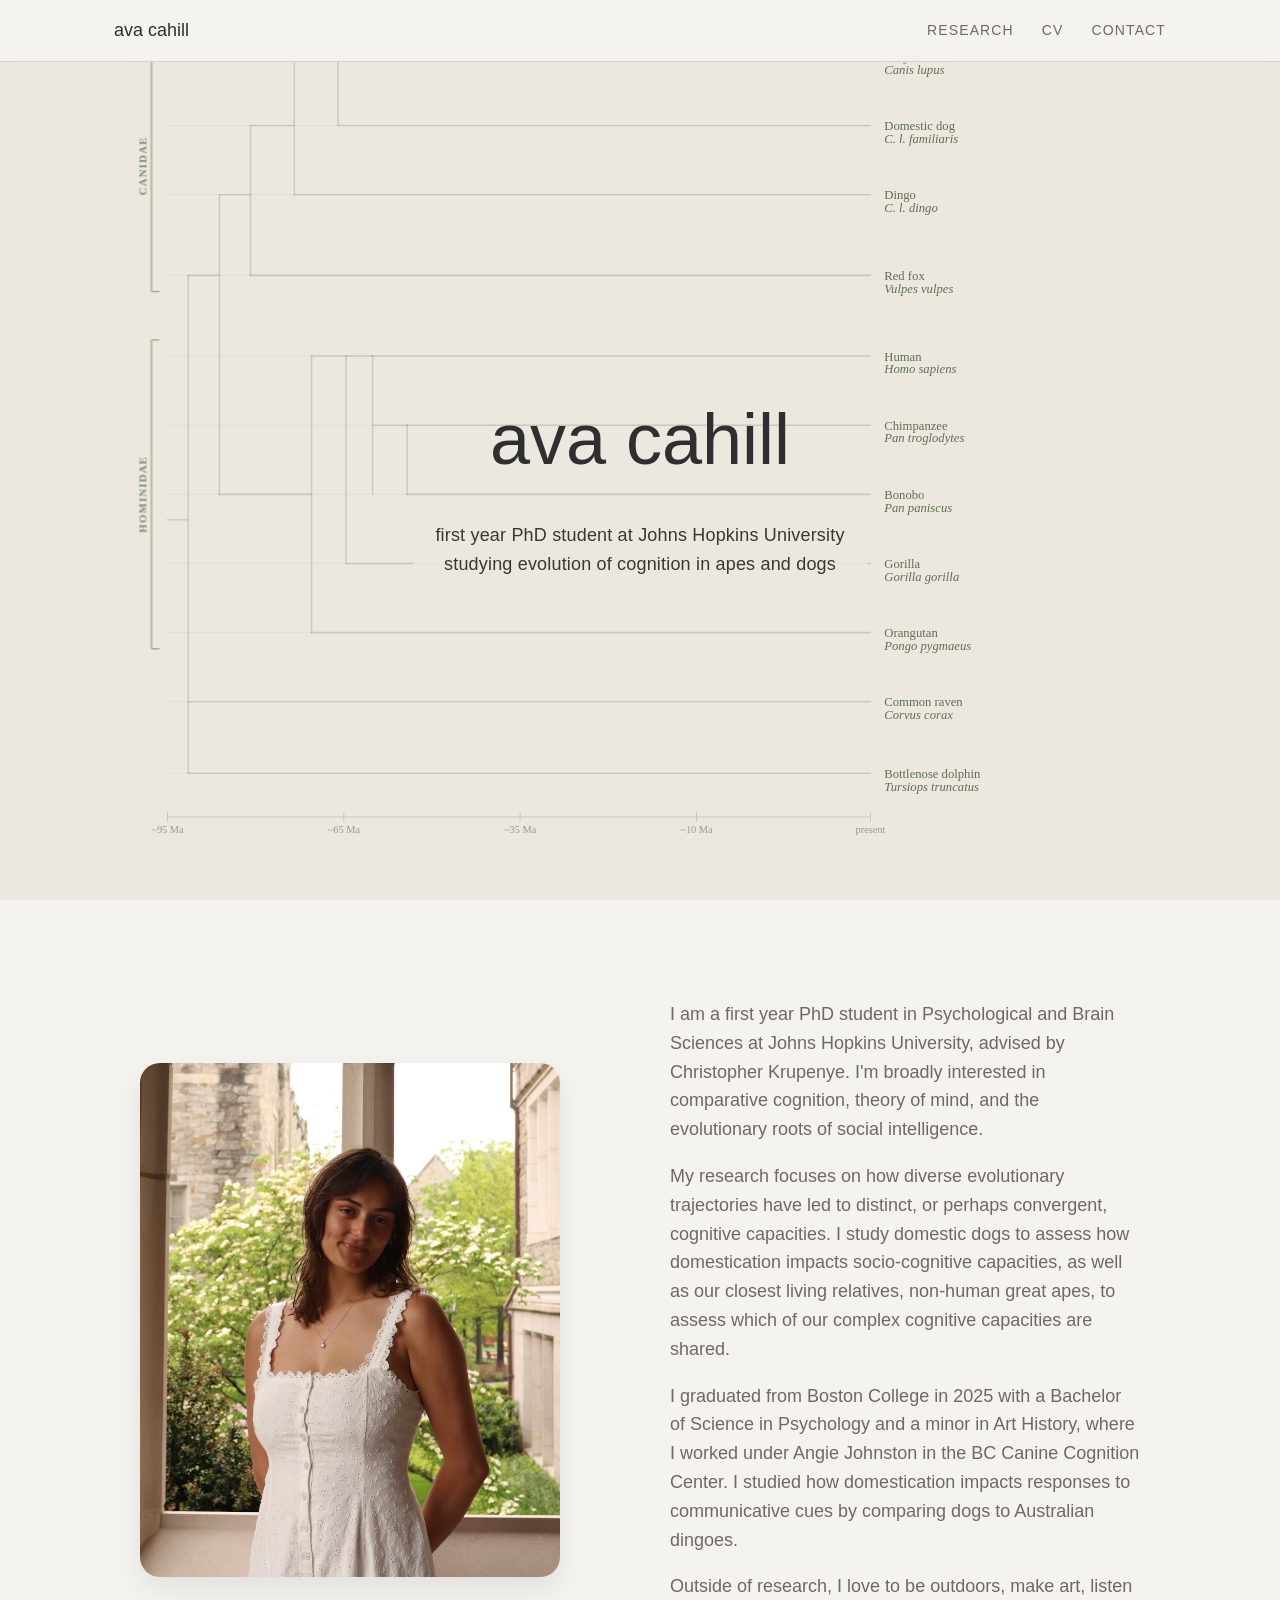
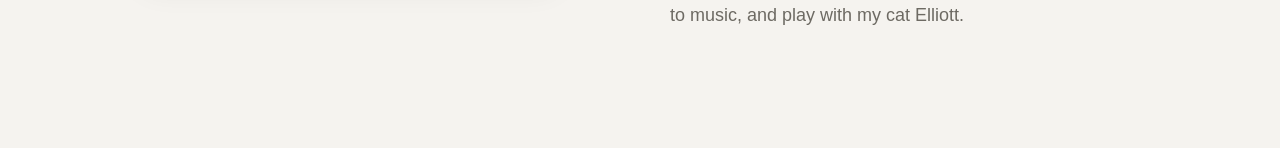
==== commit e8be5981: "Adjust SVG viewBox and preserveAspectRatio attributes" ====
--- a/index.html
+++ b/index.html
@@ -187,7 +187,7 @@
 <!-- HERO -->
 <section class="hero">
 
-  <svg class="phylo-bg" viewBox="0 0 1000 900" preserveAspectRatio="xMidYMid slice" xmlns="http://www.w3.org/2000/svg">
+  <svg class="phylo-bg" viewBox="0 0 1000 820" preserveAspectRatio="xMidYMid meet" xmlns="http://www.w3.org/2000/svg">
     <defs>
 
       <!-- Motion paths: each traces the full route from root to tip -->
@@ -308,7 +308,7 @@
     <!-- h/c/b vertical -->
     <polyline class="br bd bd11" opacity=".22" stroke-width="1.4" points="268,348 268,468"/>
     <!-- human tip -->
-    <polyline class="br bd bd12" opacity=".22" stroke-width="1.4" points="268,348 700,348"/>
+    <polyline class="br bd bd11" opacity=".22" stroke-width="1.4" points="268,348 700,348"/>
     <!-- chimp+bonobo stem -->
     <polyline class="br bd bd11" opacity=".22" stroke-width="1.4" points="268,408 298,408"/>
     <!-- chimp+bonobo vertical -->
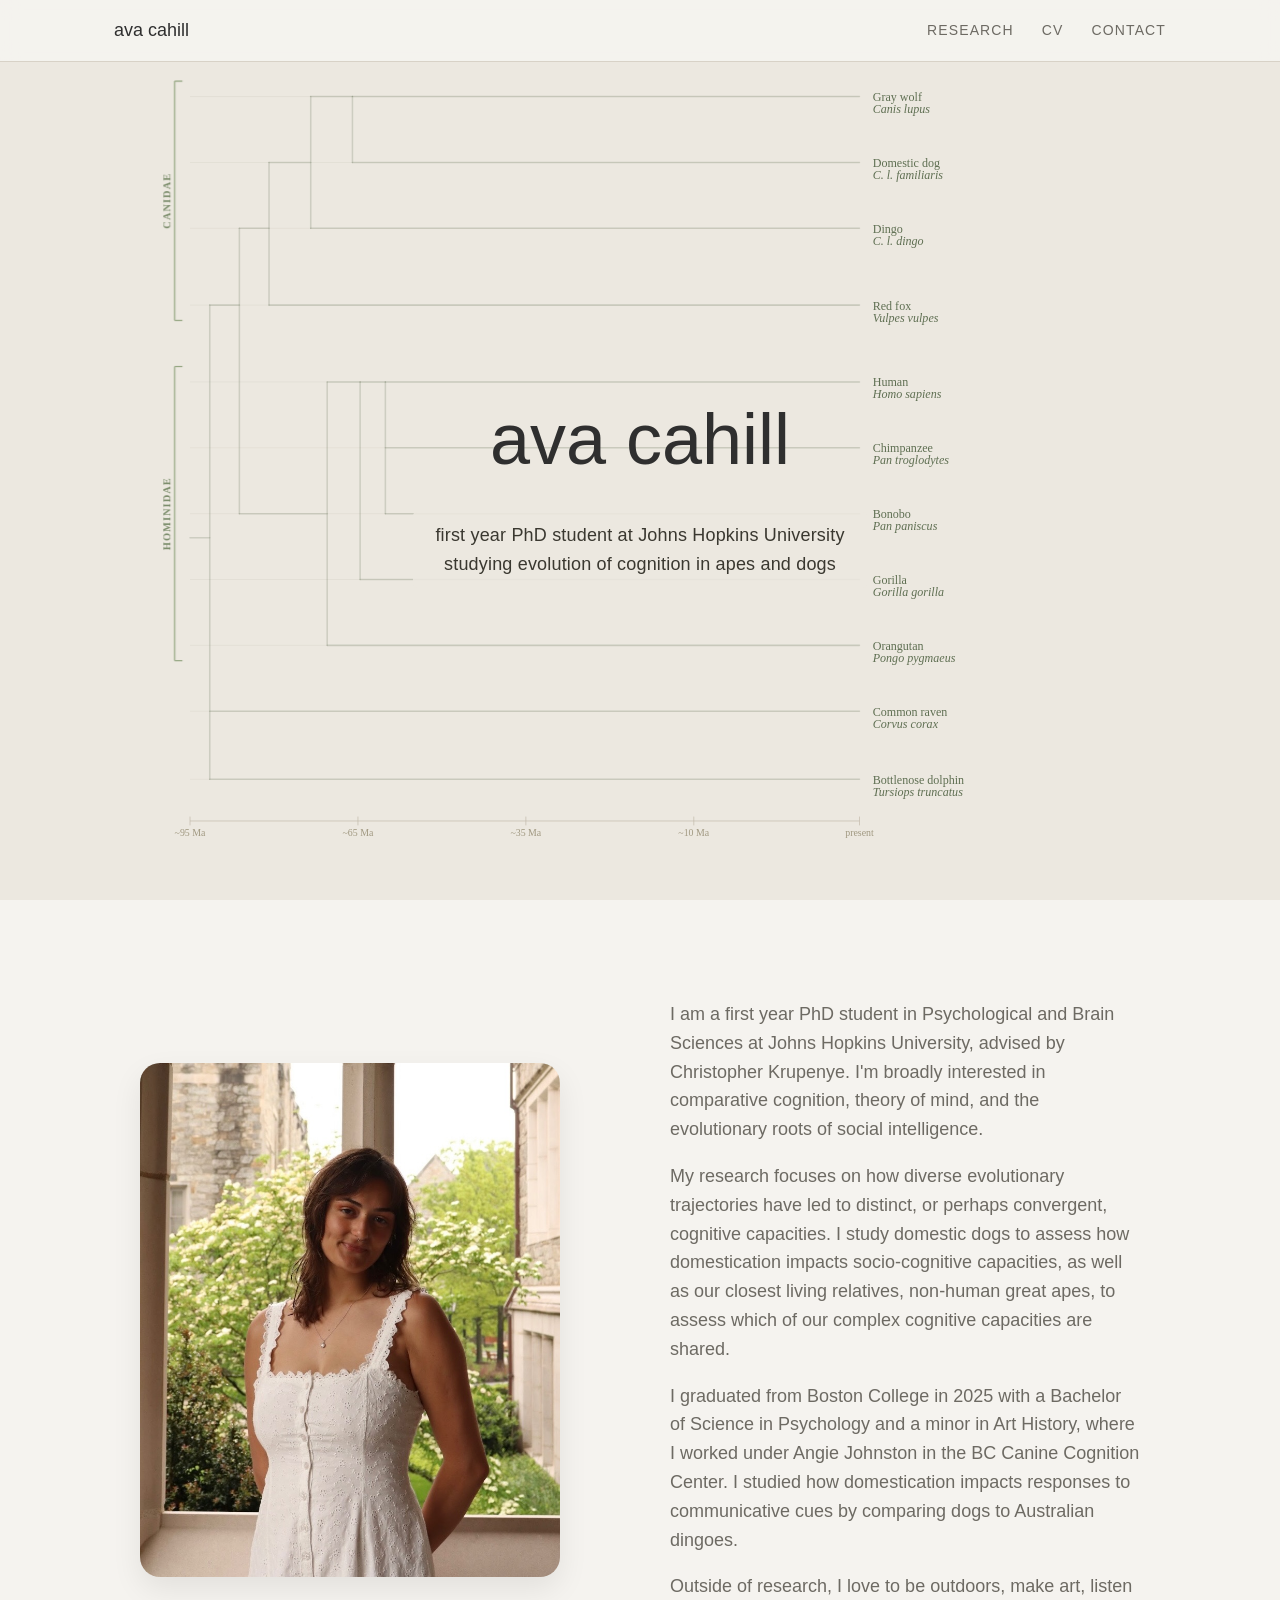
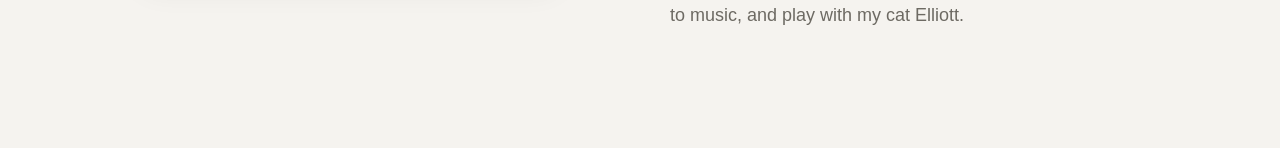
==== commit c2bbd25c: "Fix SVG background positioning and dimensions Adjusted SVG positioning and dimensions for better lay" ====
--- a/index.html
+++ b/index.html
@@ -122,10 +122,10 @@
 /* PHYLO SVG */
 .phylo-bg{
   position:absolute;
-  top:-45px;
+  top:0px;
   left:0;
   width:100%;
-  height:calc(100% + 45px);
+  height:100%;
   z-index:1;
   pointer-events:none;
 }
@@ -187,7 +187,7 @@
 <!-- HERO -->
 <section class="hero">
 
-  <svg class="phylo-bg" viewBox="0 0 1000 820" preserveAspectRatio="xMidYMid meet" xmlns="http://www.w3.org/2000/svg">
+  <svg class="phylo-bg" viewBox="0 0 1000 820" preserveAspectRatio="xMidYMin meet" xmlns="http://www.w3.org/2000/svg">
     <defs>
 
       <!-- Motion paths: each traces the full route from root to tip -->
@@ -196,8 +196,8 @@
       <path id="path-dingo"     d="M90,490 L108,490 L108,278 L135,278 L135,208 L162,208 L162,148 L200,148 L200,208 L700,208"/>
       <path id="path-fox"       d="M90,490 L108,490 L108,278 L135,278 L135,208 L162,208 L162,278 L700,278"/>
       <path id="path-human"     d="M90,490 L108,490 L108,278 L135,278 L135,468 L215,468 L215,348 L245,348 L268,348 L700,348"/>
-      <path id="path-chimp"     d="M90,490 L108,490 L108,278 L135,278 L135,468 L215,468 L215,348 L245,348 L268,348 L268,408 L298,408 L700,408"/>
-      <path id="path-bonobo"    d="M90,490 L108,490 L108,278 L135,278 L135,468 L215,468 L215,348 L245,348 L268,348 L268,468 L298,468 L700,468"/>
+      <path id="path-chimp"     d="M90,490 L108,490 L108,278 L135,278 L135,468 L215,468 L215,348 L245,348 L268,348 L268,408 L700,408"/>
+      <path id="path-bonobo"    d="M90,490 L108,490 L108,278 L135,278 L135,468 L215,468 L215,348 L245,348 L268,348 L268,468 L700,468"/>
       <path id="path-gorilla"   d="M90,490 L108,490 L108,278 L135,278 L135,468 L215,468 L215,348 L245,348 L245,528 L700,528"/>
       <path id="path-orangutan" d="M90,490 L108,490 L108,278 L135,278 L135,468 L215,468 L215,588 L700,588"/>
       <path id="path-raven"     d="M90,490 L108,490 L108,648 L700,648"/>
@@ -309,14 +309,10 @@
     <polyline class="br bd bd11" opacity=".22" stroke-width="1.4" points="268,348 268,468"/>
     <!-- human tip -->
     <polyline class="br bd bd11" opacity=".22" stroke-width="1.4" points="268,348 700,348"/>
-    <!-- chimp+bonobo stem -->
-    <polyline class="br bd bd11" opacity=".22" stroke-width="1.4" points="268,408 298,408"/>
-    <!-- chimp+bonobo vertical -->
-    <polyline class="br bd bd12" opacity=".22" stroke-width="1.4" points="298,408 298,468"/>
     <!-- chimp tip -->
-    <polyline class="br bd bd13" opacity=".22" stroke-width="1.4" points="298,408 700,408"/>
+    <polyline class="br bd bd12" opacity=".22" stroke-width="1.4" points="268,408 700,408"/>
     <!-- bonobo tip -->
-    <polyline class="br bd bd13" opacity=".22" stroke-width="1.4" points="298,468 700,468"/>
+    <polyline class="br bd bd12" opacity=".22" stroke-width="1.4" points="268,468 700,468"/>
     <!-- raven -->
     <polyline class="br bd bd14" opacity=".22" stroke-width="1.4" points="108,648 700,648"/>
     <!-- dolphin -->
